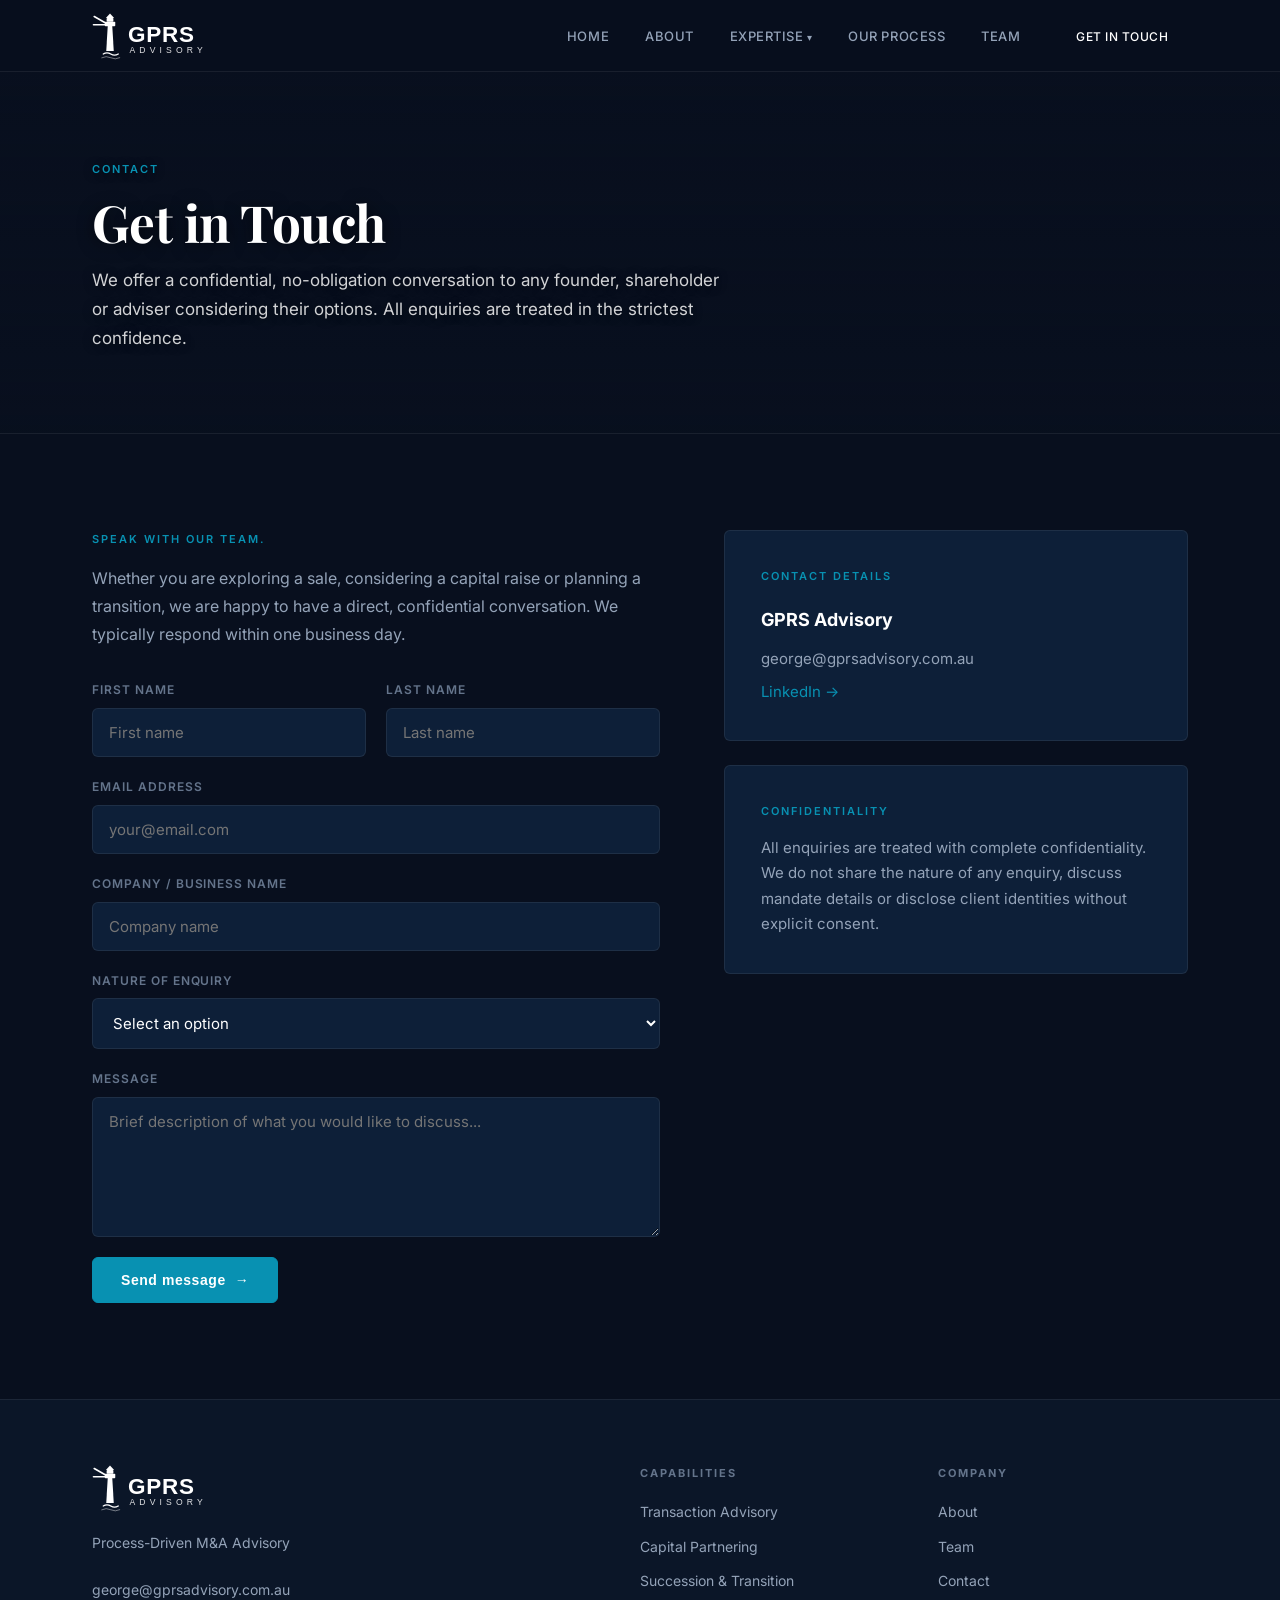
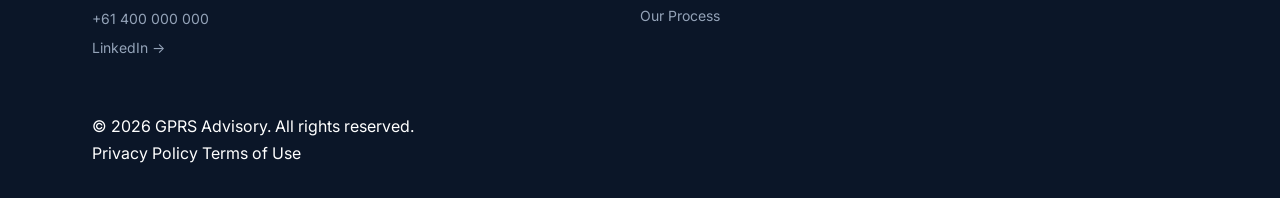
==== contact.html @ 8846e0bd "Add files via upload" ====
<!DOCTYPE html>
<html lang="en">
<head>
  <meta charset="UTF-8">
  <meta name="viewport" content="width=device-width, initial-scale=1.0">
  <title>Contact — GPRS Advisory</title>
  <link rel="stylesheet" href="style.css">
  <link rel="preconnect" href="https://fonts.googleapis.com">
  <link rel="preconnect" href="https://fonts.gstatic.com" crossorigin>
  <link href="https://fonts.googleapis.com/css2?family=Playfair+Display:wght@700;900&family=Inter:wght@400;500;600;700&display=swap" rel="stylesheet">
</head>
<body>

<nav class="nav" id="nav">
  <div class="nav__inner">
    <a href="index.html" class="nav__logo-link"><svg xmlns="http://www.w3.org/2000/svg" viewBox="0 0 260 64" width="195" height="48" role="img" aria-label="GPRS Advisory">
  <!-- Lighthouse base/body (tapers slightly toward top) -->
  <polygon points="19,52 21,18 27,18 29,52" fill="white"/>
  <!-- Lighthouse gallery/cap -->
  <rect x="17" y="13" width="14" height="6" rx="1" fill="white"/>
  <!-- Lantern room (small box on top) -->
  <rect x="19.5" y="8" width="9" height="5" rx="1" fill="white"/>
  <!-- Roof spire -->
  <polygon points="24,2 18.5,8 29.5,8" fill="white"/>
  <!-- Light beam 1 (upper) -->
  <line x1="17" y1="14" x2="3" y2="6"  stroke="white" stroke-width="2.2" stroke-linecap="round"/>
  <!-- Light beam 2 (middle) -->
  <line x1="17" y1="17" x2="2" y2="17" stroke="white" stroke-width="2.2" stroke-linecap="round"/>
  <!-- Wave 1 -->
  <path d="M15,56 Q20,53 25,56 Q30,59 35,56" stroke="white" stroke-width="1.8" fill="none" stroke-linecap="round"/>
  <!-- Wave 2 (fainter) -->
  <path d="M13,61 Q19,58 25,61 Q31,64 37,61" stroke="rgba(255,255,255,0.45)" stroke-width="1.3" fill="none" stroke-linecap="round"/>
  <!-- GPRS — heavy black sans-serif matching the logo -->
  <text x="48" y="40"
        font-family="'Arial Black','Impact','Franklin Gothic Heavy',sans-serif"
        font-weight="900"
        font-size="30"
        fill="white"
        letter-spacing="1">GPRS</text>
  <!-- ADVISORY — light tracked uppercase -->
  <text x="50" y="55"
        font-family="'Arial','Helvetica Neue',sans-serif"
        font-weight="400"
        font-size="11.5"
        fill="rgba(255,255,255,0.88)"
        letter-spacing="5.5">ADVISORY</text>
</svg></a>
    <ul class="nav__links" id="navLinks">
      <li><a href="index.html">Home</a></li>
      <li><a href="about.html">About</a></li>
      <li class="nav__dropdown">
        <a href="expertise.html">Expertise</a>
        <ul class="nav__dropdown-menu">
          <li><a href="transaction-advisory.html">Transaction Advisory</a></li>
          <li><a href="capital-partnering.html">Capital Partnering</a></li>
          <li><a href="succession-planning.html">Succession &amp; Transition Planning</a></li>
        </ul>
      </li>
      <li><a href="our-process.html">Our Process</a></li>
      <li><a href="team.html">Team</a></li>
      <li><a href="contact.html" class="active" class="btn btn--primary" style="padding:10px 20px;font-size:12px;">Get in Touch</a></li>
    </ul>
    <div class="nav__toggle" onclick="document.getElementById('navLinks').classList.toggle('open')">
      <span></span><span></span><span></span>
    </div>
  </div>
</nav>


<main>
  <div class="page-header page-header--photo" style="background-image:url('https://images.unsplash.com/photo-1497366216548-37526070297c?auto=format&fit=crop&w=1920&q=85')">
    <div class="container">
      <div class="page-header__label">Contact</div>
      <h1 class="page-header__title">Get in Touch</h1>
      <p class="page-header__sub">We offer a confidential, no-obligation conversation to any founder, shareholder or adviser considering their options. All enquiries are treated in the strictest confidence.</p>
    </div>
  </div>

  <section class="section">
    <div class="container">
      <div class="two-col">
        <div>
          <div class="section-label" style="margin-bottom:16px;">Speak with our team.</div>
          <p style="font-size:16px;color:var(--text-secondary);line-height:1.75;margin-bottom:32px;">Whether you are exploring a sale, considering a capital raise or planning a transition, we are happy to have a direct, confidential conversation. We typically respond within one business day.</p>

          <form class="contact-form" onsubmit="handleSubmit(event)">
            <div class="form-row">
              <div class="form-group">
                <label>First Name</label>
                <input type="text" placeholder="First name" required>
              </div>
              <div class="form-group">
                <label>Last Name</label>
                <input type="text" placeholder="Last name" required>
              </div>
            </div>
            <div class="form-group">
              <label>Email Address</label>
              <input type="email" placeholder="your@email.com" required>
            </div>
            <div class="form-group">
              <label>Company / Business Name</label>
              <input type="text" placeholder="Company name">
            </div>
            <div class="form-group">
              <label>Nature of Enquiry</label>
              <select>
                <option value="">Select an option</option>
                <option>Transaction Advisory (sell-side)</option>
                <option>Capital Partnering</option>
                <option>Succession &amp; Transition Planning</option>
                <option>General Enquiry</option>
              </select>
            </div>
            <div class="form-group">
              <label>Message</label>
              <textarea placeholder="Brief description of what you would like to discuss..."></textarea>
            </div>
            <button type="submit" class="btn btn--primary" style="align-self:flex-start;">Send message &nbsp;→</button>
            <p id="formSuccess" style="display:none;color:var(--accent);font-size:14px;margin-top:8px;">Thank you — we will be in touch within one business day.</p>
          </form>
        </div>

        <div>
          <div style="padding:36px;background:var(--bg-card);border:1px solid var(--border);border-radius:6px;margin-bottom:24px;">
            <div class="section-label" style="margin-bottom:20px;">Contact Details</div>
            <div style="margin-bottom:12px;font-size:18px;font-weight:700;">GPRS Advisory</div>
            <a href="mailto:george@gprsadvisory.com.au" style="display:block;font-size:15px;color:var(--text-secondary);margin-bottom:8px;transition:color .2s;"
               onmouseover="this.style.color='var(--accent)'" onmouseout="this.style.color='var(--text-secondary)'">george@gprsadvisory.com.au</a>
            <a href="https://linkedin.com/company/gprs-advisory" target="_blank" style="display:block;font-size:15px;color:var(--accent);">LinkedIn →</a>
          </div>

          <div style="padding:36px;background:var(--bg-card);border:1px solid var(--border);border-radius:6px;">
            <div class="section-label" style="margin-bottom:14px;">Confidentiality</div>
            <p style="font-size:15px;color:var(--text-secondary);line-height:1.7;">All enquiries are treated with complete confidentiality. We do not share the nature of any enquiry, discuss mandate details or disclose client identities without explicit consent.</p>
          </div>
        </div>
      </div>
    </div>
  </section>
</main>
<script>
function handleSubmit(e) {
  e.preventDefault();
  document.getElementById('formSuccess').style.display = 'block';
  e.target.querySelector('button').disabled = true;
  e.target.querySelector('button').textContent = 'Sent ✓';
}
</script>


<footer class="footer">
  <div class="container">
    <div class="footer__grid">
      <div>
        <div class="footer__logo"><svg xmlns="http://www.w3.org/2000/svg" viewBox="0 0 260 64" width="195" height="48" role="img" aria-label="GPRS Advisory">
  <!-- Lighthouse base/body (tapers slightly toward top) -->
  <polygon points="19,52 21,18 27,18 29,52" fill="white"/>
  <!-- Lighthouse gallery/cap -->
  <rect x="17" y="13" width="14" height="6" rx="1" fill="white"/>
  <!-- Lantern room (small box on top) -->
  <rect x="19.5" y="8" width="9" height="5" rx="1" fill="white"/>
  <!-- Roof spire -->
  <polygon points="24,2 18.5,8 29.5,8" fill="white"/>
  <!-- Light beam 1 (upper) -->
  <line x1="17" y1="14" x2="3" y2="6"  stroke="white" stroke-width="2.2" stroke-linecap="round"/>
  <!-- Light beam 2 (middle) -->
  <line x1="17" y1="17" x2="2" y2="17" stroke="white" stroke-width="2.2" stroke-linecap="round"/>
  <!-- Wave 1 -->
  <path d="M15,56 Q20,53 25,56 Q30,59 35,56" stroke="white" stroke-width="1.8" fill="none" stroke-linecap="round"/>
  <!-- Wave 2 (fainter) -->
  <path d="M13,61 Q19,58 25,61 Q31,64 37,61" stroke="rgba(255,255,255,0.45)" stroke-width="1.3" fill="none" stroke-linecap="round"/>
  <!-- GPRS — heavy black sans-serif matching the logo -->
  <text x="48" y="40"
        font-family="'Arial Black','Impact','Franklin Gothic Heavy',sans-serif"
        font-weight="900"
        font-size="30"
        fill="white"
        letter-spacing="1">GPRS</text>
  <!-- ADVISORY — light tracked uppercase -->
  <text x="50" y="55"
        font-family="'Arial','Helvetica Neue',sans-serif"
        font-weight="400"
        font-size="11.5"
        fill="rgba(255,255,255,0.88)"
        letter-spacing="5.5">ADVISORY</text>
</svg></div>
        <div class="footer__tagline">Process-Driven M&A Advisory</div>
        <div class="footer__contact">
          <a href="mailto:<!-- EDIT:email -->george@gprsadvisory.com.au<!-- /EDIT -->"><!-- EDIT:email -->george@gprsadvisory.com.au<!-- /EDIT --></a>
          <a href="tel:<!-- EDIT:phone -->+61400000000<!-- /EDIT -->"><!-- EDIT:phone -->+61 400 000 000<!-- /EDIT --></a>
          <a href="<!-- EDIT:linkedin-url -->https://linkedin.com/in/george-surname<!-- /EDIT -->" target="_blank">LinkedIn →</a>
        </div>
      </div>
      <div>
        <div class="footer__heading">Capabilities</div>
        <ul class="footer__links">
          <li><a href="transaction-advisory.html">Transaction Advisory</a></li>
          <li><a href="capital-partnering.html">Capital Partnering</a></li>
          <li><a href="succession-planning.html">Succession &amp; Transition</a></li>
          <li><a href="our-process.html">Our Process</a></li>
        </ul>
      </div>
      <div>
        <div class="footer__heading">Company</div>
        <ul class="footer__links">
          <li><a href="about.html">About</a></li>
          <li><a href="team.html">Team</a></li>
          <li><a href="contact.html">Contact</a></li>
        </ul>
      </div>
    </div>
    <div class="footer__base">
      <div class="footer__copy">© 2026 GPRS Advisory. All rights reserved.</div>
      <div class="footer__legal">
        <a href="#">Privacy Policy</a>
        <a href="#">Terms of Use</a>
      </div>
    </div>
  </div>
</footer>

</body>
</html>
---- style.css ----
/* ============================================================
   GPRS ADVISORY — Shared Stylesheet
   Design language: GPRS Capital dark navy theme
   ============================================================ */

:root {
  --bg-primary:   #080f1e;
  --bg-secondary: #0b1628;
  --bg-card:      #0d1f38;
  --bg-card-hover:#0f2647;
  --accent:       #0891b2;
  --accent-light: #22d3ee;
  --accent-bg:    #064e63;
  --text-primary: #ffffff;
  --text-secondary:#94a3b8;
  --text-muted:   #64748b;
  --border:       rgba(255,255,255,0.07);
  --border-accent:rgba(8,145,178,0.35);
  --radius:       6px;
  --max-w:        1160px;
  --font:         'Inter', -apple-system, BlinkMacSystemFont, sans-serif;
  --font-display: 'Playfair Display', Georgia, serif;
}

*, *::before, *::after { box-sizing: border-box; margin: 0; padding: 0; }

html { scroll-behavior: smooth; }

body {
  font-family: var(--font);
  background: var(--bg-primary);
  color: var(--text-primary);
  line-height: 1.65;
  -webkit-font-smoothing: antialiased;
}

a { color: inherit; text-decoration: none; }
img { max-width: 100%; display: block; }
ul { list-style: none; }

/* ── Layout ─────────────────────────────────────────────── */
.container { max-width: var(--max-w); margin: 0 auto; padding: 0 32px; }
.section    { padding: 96px 0; }
.section--sm{ padding: 60px 0; }
.section--alt{ background: var(--bg-secondary); }

/* ── Navigation ─────────────────────────────────────────── */
.nav {
  position: fixed; top: 0; left: 0; right: 0; z-index: 100;
  background: rgba(8,15,30,0.92);
  backdrop-filter: blur(12px);
  border-bottom: 1px solid var(--border);
  height: 72px;
  display: flex; align-items: center;
}
.nav__inner {
  max-width: var(--max-w); margin: 0 auto; padding: 0 32px;
  display: flex; align-items: center; justify-content: space-between;
  width: 100%;
}
.nav__logo {
  font-size: 18px; font-weight: 700; letter-spacing: 0.08em;
  color: var(--text-primary); text-transform: uppercase;
}
.nav__logo span { color: var(--accent); }

/* Image logo */
.nav__logo-link { display: flex; align-items: center; }
.nav__logo-img  { height: 44px; width: auto; display: block; border-radius: 4px; }
.nav__links { display: flex; gap: 36px; align-items: center; }
.nav__links a {
  font-size: 13px; font-weight: 500; letter-spacing: 0.04em;
  color: var(--text-secondary); text-transform: uppercase;
  transition: color 0.2s;
}
.nav__links a:hover, .nav__links a.active { color: var(--text-primary); }

/* Dropdown */
.nav__dropdown { position: relative; }
.nav__dropdown > a::after { content: ' ▾'; font-size: 10px; }
.nav__dropdown-menu {
  display: none;
  position: absolute; top: calc(100% + 16px); left: 0;
  background: var(--bg-card);
  border: 1px solid var(--border);
  border-radius: var(--radius);
  min-width: 240px;
  padding: 8px 0;
  box-shadow: 0 16px 40px rgba(0,0,0,0.5);
}
.nav__dropdown:hover .nav__dropdown-menu { display: block; }
.nav__dropdown-menu a {
  display: block; padding: 10px 20px;
  font-size: 13px; color: var(--text-secondary);
  transition: background 0.15s, color 0.15s;
}
.nav__dropdown-menu a:hover { background: rgba(255,255,255,0.04); color: var(--text-primary); }

/* Mobile menu toggle */
.nav__toggle { display: none; cursor: pointer; padding: 8px; }
.nav__toggle span {
  display: block; width: 22px; height: 2px;
  background: var(--text-primary); margin: 4px 0;
  transition: all 0.3s;
}

/* ── Hero ───────────────────────────────────────────────── */
.hero {
  padding-top: 180px; padding-bottom: 120px;
  background: var(--bg-primary);
  position: relative; overflow: hidden;
}
.hero::before {
  content: '';
  position: absolute; top: 0; left: 0; right: 0; bottom: 0;
  background: radial-gradient(ellipse 60% 50% at 70% 40%, rgba(8,145,178,0.08) 0%, transparent 70%);
  pointer-events: none;
}

/* Hero with background photo */
.hero--photo {
  background-size: cover;
  background-position: center top;
  background-repeat: no-repeat;
}
.hero--photo::before {
  /* Two-layer overlay: solid base + directional gradient
     Ensures text is always readable even over bright water/sky */
  background:
    /* Bottom-up dark fade (water at bottom → dark) */
    linear-gradient(to top, rgba(8,15,30,0.75) 0%, transparent 40%),
    /* Left-heavy directional overlay for text area */
    linear-gradient(
      100deg,
      rgba(8,15,30,0.96) 0%,
      rgba(8,15,30,0.88) 35%,
      rgba(8,15,30,0.78) 60%,
      rgba(8,15,30,0.65) 100%
    );
}
.hero__eyebrow {
  font-size: 12px; font-weight: 600; letter-spacing: 0.18em;
  text-transform: uppercase; color: var(--accent);
  margin-bottom: 24px;
  text-shadow: 0 1px 8px rgba(0,0,0,0.5);
}
.hero__headline {
  font-family: var(--font-display);
  font-size: clamp(40px, 5.5vw, 72px);
  font-weight: 900; line-height: 1.08;
  letter-spacing: -0.01em;
  max-width: 820px;
  margin-bottom: 28px;
  color: #ffffff;
  text-shadow:
    0 2px 8px  rgba(0,0,0,0.7),
    0 4px 32px rgba(0,0,0,0.5);
}
.hero__sub {
  font-size: 18px; line-height: 1.75;
  color: rgba(255,255,255,0.92);
  max-width: 600px;
  margin-bottom: 44px;
  text-shadow: 0 1px 12px rgba(0,0,0,0.6);
}
.hero--inner {
  padding-top: 148px; padding-bottom: 72px;
}
.hero--inner .hero__headline { font-size: clamp(28px, 4vw, 46px); }

/* Page-header strip (inner pages) */
.page-header {
  padding-top: 160px; padding-bottom: 80px;
  border-bottom: 1px solid var(--border);
  position: relative;
  overflow: hidden;
  background: var(--bg-primary);
}

/* Photo version — add class page-header--photo */
.page-header--photo {
  background-size: cover;
  background-position: center;
  background-repeat: no-repeat;
  min-height: 420px;
  display: flex;
  align-items: flex-end;
}
.page-header--photo::before {
  content: '';
  position: absolute; inset: 0;
  background:
    linear-gradient(to top,  rgba(8,15,30,0.96) 0%, rgba(8,15,30,0.70) 50%, rgba(8,15,30,0.45) 100%),
    linear-gradient(100deg,  rgba(8,15,30,0.88) 0%, rgba(8,15,30,0.40) 100%);
  pointer-events: none;
}
.page-header--photo .container { position: relative; z-index: 1; width: 100%; }

.page-header__label {
  font-size: 11px; font-weight: 600; letter-spacing: 0.18em;
  text-transform: uppercase; color: var(--accent);
  margin-bottom: 16px;
  text-shadow: 0 1px 8px rgba(0,0,0,0.6);
}
.page-header__title {
  font-family: var(--font-display);
  font-size: clamp(28px, 4vw, 54px);
  font-weight: 700; letter-spacing: -0.01em;
  margin-bottom: 16px;
  line-height: 1.1;
  text-shadow: 0 2px 16px rgba(0,0,0,0.6);
}
.page-header__sub {
  font-size: 17px; color: rgba(255,255,255,0.82);
  max-width: 640px; line-height: 1.7;
  text-shadow: 0 1px 10px rgba(0,0,0,0.5);
}

/* ── Tagline band ───────────────────────────────────────── */
.tagline-band {
  background: var(--accent);
  padding: 22px 32px;
  text-align: center;
}
.tagline-band p {
  font-size: 14px; font-weight: 600;
  letter-spacing: 0.12em; text-transform: uppercase;
  color: #fff;
}

/* ── Buttons ─────────────────────────────────────────────── */
.btn {
  display: inline-flex; align-items: center; gap: 8px;
  padding: 14px 28px;
  font-size: 14px; font-weight: 600; letter-spacing: 0.04em;
  border-radius: var(--radius);
  transition: all 0.2s;
  cursor: pointer;
}
.btn--primary {
  background: var(--accent); color: #fff;
  border: 1.5px solid var(--accent);
}
.btn--primary:hover { background: #0e7490; border-color: #0e7490; }
.btn--outline {
  background: transparent; color: var(--text-primary);
  border: 1.5px solid rgba(255,255,255,0.25);
}
.btn--outline:hover { border-color: var(--accent); color: var(--accent); }
.btn--link {
  background: none; border: none; padding: 0;
  color: var(--accent); font-size: 14px; font-weight: 600;
  letter-spacing: 0.04em;
}
.btn--link::after { content: ' →'; }
.btn--link:hover { color: var(--accent-light); }

/* ── Cards ───────────────────────────────────────────────── */
.card-grid { display: grid; gap: 24px; }
.card-grid--2 { grid-template-columns: repeat(2, 1fr); }
.card-grid--3 { grid-template-columns: repeat(3, 1fr); }
.card-grid--4 { grid-template-columns: repeat(4, 1fr); }

.card {
  background: var(--bg-card);
  border: 1px solid var(--border);
  border-radius: var(--radius);
  padding: 36px 32px;
  transition: border-color 0.2s, transform 0.2s;
}
.card:hover { border-color: var(--border-accent); transform: translateY(-2px); }
.card__number {
  font-size: 11px; font-weight: 700; letter-spacing: 0.18em;
  color: var(--accent); text-transform: uppercase;
  margin-bottom: 20px;
}
.card__title {
  font-size: 20px; font-weight: 700;
  margin-bottom: 14px; line-height: 1.3;
}
.card__body {
  font-size: 15px; color: var(--text-secondary);
  line-height: 1.7;
}
.card__footer { margin-top: 28px; }

/* ── Section headings ───────────────────────────────────── */
.section-label {
  font-size: 11px; font-weight: 600; letter-spacing: 0.18em;
  text-transform: uppercase; color: var(--accent);
  margin-bottom: 14px;
}
.section-title {
  font-family: var(--font-display);
  font-size: clamp(26px, 3.5vw, 40px);
  font-weight: 700; letter-spacing: -0.01em;
  margin-bottom: 20px;
  line-height: 1.2;
}
.section-sub {
  font-size: 17px; color: var(--text-secondary);
  max-width: 640px; line-height: 1.7;
  margin-bottom: 56px;
}
.section-title + .section-sub { margin-top: 16px; }

/* Centered variants */
.text-center { text-align: center; }
.text-center .section-sub { margin-left: auto; margin-right: auto; }

/* ── Statement block ─────────────────────────────────────── */
.statement {
  text-align: center;
  padding: 96px 0;
}
.statement__quote {
  font-family: var(--font-display);
  font-size: clamp(26px, 3vw, 42px);
  font-weight: 700; letter-spacing: -0.01em;
  max-width: 780px; margin: 0 auto 24px;
  line-height: 1.2;
}
.statement__body {
  font-size: 17px; color: var(--text-secondary);
  max-width: 600px; margin: 0 auto;
  line-height: 1.7;
}

/* ── CTA band ─────────────────────────────────────────────── */
.cta-band {
  background: var(--bg-secondary);
  border-top: 1px solid var(--border);
  border-bottom: 1px solid var(--border);
  padding: 80px 0;
  text-align: center;
}
.cta-band__title {
  font-family: var(--font-display);
  font-size: clamp(22px, 3vw, 38px);
  font-weight: 700; margin-bottom: 16px;
  line-height: 1.2;
}
.cta-band__body {
  font-size: 17px; color: var(--text-secondary);
  max-width: 580px; margin: 0 auto 36px;
  line-height: 1.7;
}

/* ── Lists ───────────────────────────────────────────────── */
.check-list { display: flex; flex-direction: column; gap: 10px; }
.check-list li {
  display: flex; gap: 12px; align-items: flex-start;
  font-size: 15px; color: var(--text-secondary); line-height: 1.6;
}
.check-list li::before {
  content: '—'; color: var(--accent);
  font-weight: 700; flex-shrink: 0; margin-top: 2px;
}

/* ── Pillars / horizontal strip ─────────────────────────── */
.pillars { display: grid; grid-template-columns: repeat(4,1fr); gap: 0; }
.pillar {
  padding: 40px 32px;
  border-right: 1px solid var(--border);
}
.pillar:last-child { border-right: none; }
.pillar__number {
  font-size: 11px; font-weight: 700; letter-spacing: 0.18em;
  color: var(--accent); margin-bottom: 16px;
}
.pillar__title {
  font-size: 18px; font-weight: 700; margin-bottom: 12px;
}
.pillar__body { font-size: 14px; color: var(--text-secondary); line-height: 1.65; }

/* ── Process steps ───────────────────────────────────────── */
.process-step {
  display: grid; grid-template-columns: 280px 1fr; gap: 48px;
  padding: 56px 0;
  border-bottom: 1px solid var(--border);
}
.process-step:last-child { border-bottom: none; }
.process-step__meta {}
.process-step__phase {
  font-size: 11px; font-weight: 700; letter-spacing: 0.18em;
  color: var(--accent); text-transform: uppercase; margin-bottom: 10px;
}
.process-step__title { font-size: 22px; font-weight: 700; margin-bottom: 8px; }
.process-step__duration { font-size: 13px; color: var(--text-muted); }
.process-step__body { font-size: 15px; color: var(--text-secondary); line-height: 1.7; }
.process-step__activities { margin-top: 24px; }
.process-step__activities h4 {
  font-size: 11px; font-weight: 700; letter-spacing: 0.16em;
  color: var(--text-muted); text-transform: uppercase; margin-bottom: 14px;
}

/* ── Two-column text layout ──────────────────────────────── */
.two-col { display: grid; grid-template-columns: 1fr 1fr; gap: 64px; align-items: start; }
.two-col--narrow { grid-template-columns: 5fr 4fr; }

/* ── Values grid ─────────────────────────────────────────── */
.values-list { display: flex; flex-direction: column; gap: 20px; }
.value-item {
  padding: 24px 28px;
  border-left: 3px solid var(--accent);
  background: var(--bg-card);
  border-radius: 0 var(--radius) var(--radius) 0;
}
.value-item__title { font-size: 15px; font-weight: 700; margin-bottom: 6px; }
.value-item__body { font-size: 14px; color: var(--text-secondary); line-height: 1.6; }

/* ── Contact form ────────────────────────────────────────── */
.contact-form { display: flex; flex-direction: column; gap: 20px; }
.form-row { display: grid; grid-template-columns: 1fr 1fr; gap: 20px; }
.form-group { display: flex; flex-direction: column; gap: 8px; }
.form-group label { font-size: 12px; font-weight: 600; letter-spacing: 0.08em; text-transform: uppercase; color: var(--text-muted); }
.form-group input, .form-group textarea, .form-group select {
  background: var(--bg-card);
  border: 1px solid var(--border);
  border-radius: var(--radius);
  padding: 14px 16px;
  color: var(--text-primary);
  font-size: 15px;
  font-family: var(--font);
  transition: border-color 0.2s;
  outline: none;
}
.form-group input:focus, .form-group textarea:focus, .form-group select:focus {
  border-color: var(--accent);
}
.form-group textarea { min-height: 140px; resize: vertical; }
.form-group select option { background: var(--bg-card); }

/* ── Footer ──────────────────────────────────────────────── */
.footer {
  background: var(--bg-secondary);
  border-top: 1px solid var(--border);
  padding: 64px 0 32px;
}
.footer__grid {
  display: grid; grid-template-columns: 2fr 1fr 1fr;
  gap: 48px; margin-bottom: 48px;
}
.footer__logo {
  font-size: 18px; font-weight: 700; letter-spacing: 0.08em;
  text-transform: uppercase; margin-bottom: 10px;
}
.footer__logo span { color: var(--accent); }
.footer__logo-img { height: 40px; width: auto; border-radius: 4px; margin-bottom: 10px; }
.footer__tagline { font-size: 14px; color: var(--text-secondary); margin-bottom: 24px; }
.footer__contact a {
  display: block; font-size: 14px; color: var(--text-secondary);
  margin-bottom: 6px; transition: color 0.2s;
}
.footer__contact a:hover { color: var(--accent); }
.footer__heading {
  font-size: 11px; font-weight: 700; letter-spacing: 0.18em;
  text-transform: uppercase; color: var(--text-muted);
  margin-bottom: 16px;
}
.footer__links { display: flex; flex-direction: column; gap: 8px; }
.footer__links a {
  font-size: 14px; color: var(--text-secondary);
  transition: color 0.2s;
}
.footer__links a:hover { color: var(--text-primary); }
.footer__bas
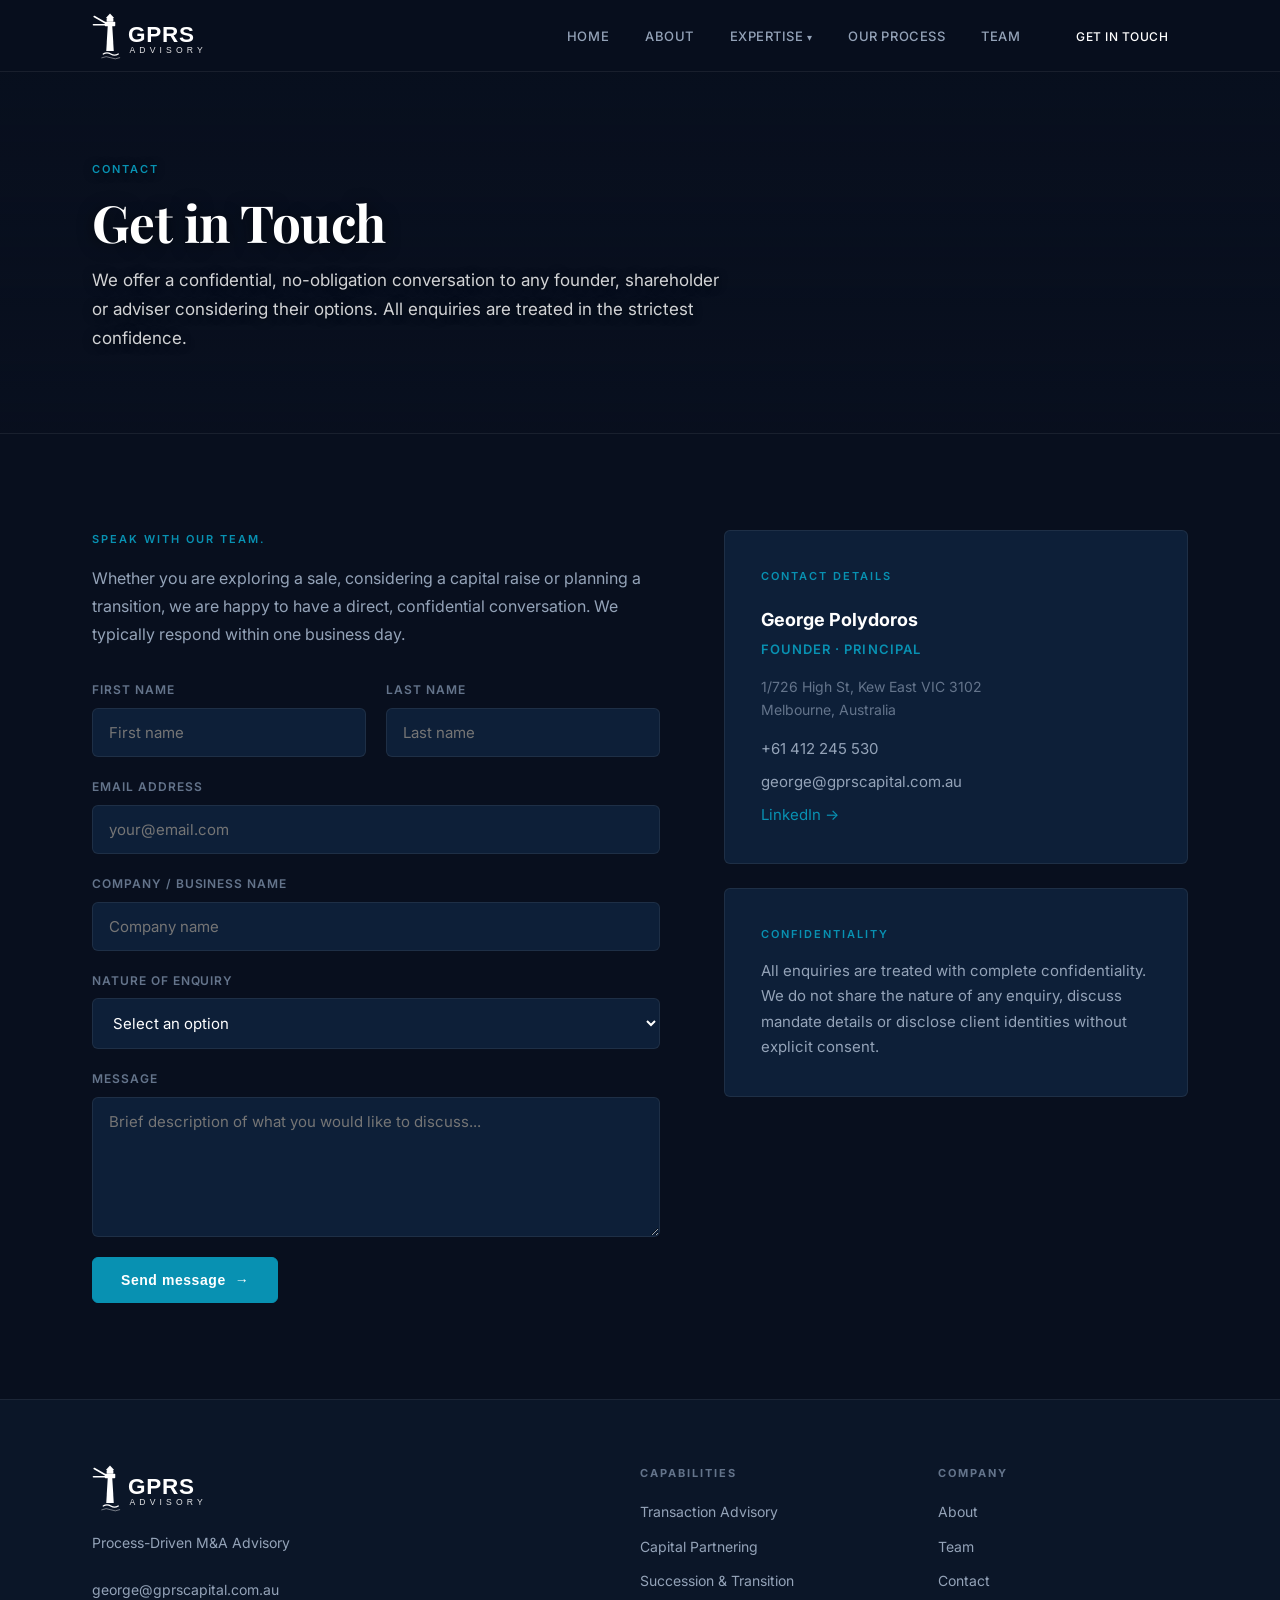
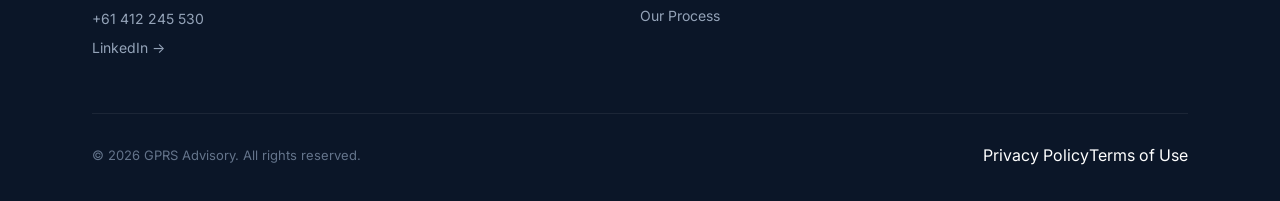
==== commit bb9c543f: "Add files via upload" ====
--- a/contact.html
+++ b/contact.html
@@ -124,9 +124,13 @@
         <div>
           <div style="padding:36px;background:var(--bg-card);border:1px solid var(--border);border-radius:6px;margin-bottom:24px;">
             <div class="section-label" style="margin-bottom:20px;">Contact Details</div>
-            <div style="margin-bottom:12px;font-size:18px;font-weight:700;">GPRS Advisory</div>
-            <a href="mailto:george@gprsadvisory.com.au" style="display:block;font-size:15px;color:var(--text-secondary);margin-bottom:8px;transition:color .2s;"
-               onmouseover="this.style.color='var(--accent)'" onmouseout="this.style.color='var(--text-secondary)'">george@gprsadvisory.com.au</a>
+            <div style="margin-bottom:4px;font-size:18px;font-weight:700;">George Polydoros</div>
+            <div style="font-size:13px;font-weight:600;letter-spacing:.08em;color:var(--accent);text-transform:uppercase;margin-bottom:16px;">Founder · Principal</div>
+            <p style="font-size:14px;color:var(--text-muted);margin-bottom:16px;line-height:1.6;">1/726 High St, Kew East VIC 3102<br>Melbourne, Australia</p>
+            <a href="tel:+61412245530" style="display:block;font-size:15px;color:var(--text-secondary);margin-bottom:8px;transition:color .2s;"
+               onmouseover="this.style.color='var(--accent)'" onmouseout="this.style.color='var(--text-secondary)'">+61 412 245 530</a>
+            <a href="mailto:george@gprscapital.com.au" style="display:block;font-size:15px;color:var(--text-secondary);margin-bottom:8px;transition:color .2s;"
+               onmouseover="this.style.color='var(--accent)'" onmouseout="this.style.color='var(--text-secondary)'">george@gprscapital.com.au</a>
             <a href="https://linkedin.com/company/gprs-advisory" target="_blank" style="display:block;font-size:15px;color:var(--accent);">LinkedIn →</a>
           </div>
 
@@ -187,9 +191,9 @@
 </svg></div>
         <div class="footer__tagline">Process-Driven M&A Advisory</div>
         <div class="footer__contact">
-          <a href="mailto:<!-- EDIT:email -->george@gprsadvisory.com.au<!-- /EDIT -->"><!-- EDIT:email -->george@gprsadvisory.com.au<!-- /EDIT --></a>
-          <a href="tel:<!-- EDIT:phone -->+61400000000<!-- /EDIT -->"><!-- EDIT:phone -->+61 400 000 000<!-- /EDIT --></a>
-          <a href="<!-- EDIT:linkedin-url -->https://linkedin.com/in/george-surname<!-- /EDIT -->" target="_blank">LinkedIn →</a>
+          <a href="mailto:<!-- EDIT:email -->george@gprscapital.com.au<!-- /EDIT -->"><!-- EDIT:email -->george@gprscapital.com.au<!-- /EDIT --></a>
+          <a href="tel:<!-- EDIT:phone -->+61412245530<!-- /EDIT -->"><!-- EDIT:phone -->+61 412 245 530<!-- /EDIT --></a>
+          <a href="<!-- EDIT:linkedin-url -->https://linkedin.com/in/george-polydoros<!-- /EDIT -->" target="_blank">LinkedIn →</a>
         </div>
       </div>
       <div>
--- a/style.css
+++ b/style.css
@@ -124,18 +124,14 @@
   background-repeat: no-repeat;
 }
 .hero--photo::before {
-  /* Two-layer overlay: solid base + directional gradient
-     Ensures text is always readable even over bright water/sky */
   background:
-    /* Bottom-up dark fade (water at bottom → dark) */
-    linear-gradient(to top, rgba(8,15,30,0.75) 0%, transparent 40%),
-    /* Left-heavy directional overlay for text area */
+    linear-gradient(to top, rgba(8,15,30,0.55) 0%, transparent 35%),
     linear-gradient(
       100deg,
-      rgba(8,15,30,0.96) 0%,
-      rgba(8,15,30,0.88) 35%,
-      rgba(8,15,30,0.78) 60%,
-      rgba(8,15,30,0.65) 100%
+      rgba(8,15,30,0.72) 0%,
+      rgba(8,15,30,0.58) 40%,
+      rgba(8,15,30,0.42) 70%,
+      rgba(8,15,30,0.30) 100%
     );
 }
 .hero__eyebrow {
@@ -190,8 +186,8 @@
   content: '';
   position: absolute; inset: 0;
   background:
-    linear-gradient(to top,  rgba(8,15,30,0.96) 0%, rgba(8,15,30,0.70) 50%, rgba(8,15,30,0.45) 100%),
-    linear-gradient(100deg,  rgba(8,15,30,0.88) 0%, rgba(8,15,30,0.40) 100%);
+    linear-gradient(to top,  rgba(8,15,30,0.80) 0%, rgba(8,15,30,0.45) 50%, rgba(8,15,30,0.25) 100%),
+    linear-gradient(100deg,  rgba(8,15,30,0.65) 0%, rgba(8,15,30,0.25) 100%);
   pointer-events: none;
 }
 .page-header--photo .container { position: relative; z-index: 1; width: 100%; }
@@ -464,4 +460,10 @@
   transition: color 0.2s;
 }
 .footer__links a:hover { color: var(--text-primary); }
-.footer__bas+.footer__base {
+  border-top: 1px solid var(--border);
+  padding-top: 28px;
+  display: flex; justify-content: space-between; align-items: center;
+}
+.footer__copy { font-size: 13px; color: var(--text-muted); }
+.footer__legal { display: flex; gap: 24p
